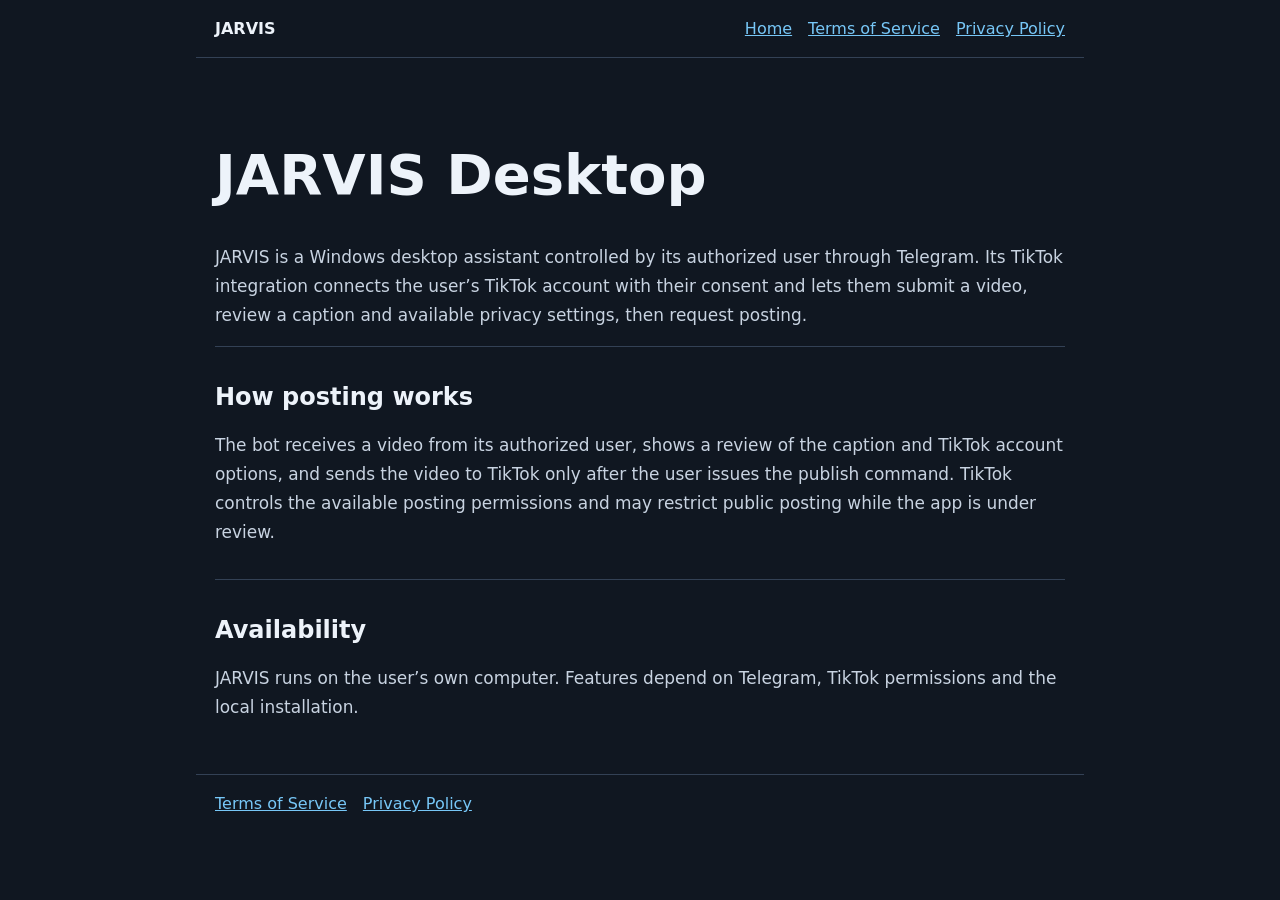
==== index.html @ 71af51db "Add files via upload" ====
<!doctype html><html lang="en"><head><meta charset="utf-8"><meta name="viewport" content="width=device-width,initial-scale=1"><title>JARVIS Desktop</title><link rel="stylesheet" href="/style.css"></head><body><header><strong>JARVIS</strong><nav><a href="/">Home</a><a href="/terms/">Terms of Service</a><a href="/privacy/">Privacy Policy</a></nav></header><main><h1>JARVIS Desktop</h1><p>JARVIS is a Windows desktop assistant controlled by its authorized user through Telegram. Its TikTok integration connects the user’s TikTok account with their consent and lets them submit a video, review a caption and available privacy settings, then request posting.</p><section><h2>How posting works</h2><p>The bot receives a video from its authorized user, shows a review of the caption and TikTok account options, and sends the video to TikTok only after the user issues the publish command. TikTok controls the available posting permissions and may restrict public posting while the app is under review.</p></section><section><h2>Availability</h2><p>JARVIS runs on the user’s own computer. Features depend on Telegram, TikTok permissions and the local installation.</p></section></main><footer><a href="/terms/">Terms of Service</a><a href="/privacy/">Privacy Policy</a></footer></body></html>
---- style.css ----
:root{font-family:system-ui,-apple-system,"Segoe UI",sans-serif;color:#edf3fa;background:#101721}body{margin:0}header,main,footer{max-width:850px;margin:auto;padding:1.2rem}header{display:flex;justify-content:space-between;align-items:center;border-bottom:1px solid #334155}a{color:#77c7f7}nav{display:flex;gap:1rem}main{min-height:65vh;padding-top:3rem}h1{font-size:clamp(2rem,5vw,3.5rem);line-height:1.1}p,li{font-size:1.06rem;line-height:1.7;color:#c8d3e1}section{padding:1rem 0;border-top:1px solid #334155}footer{border-top:1px solid #334155;display:flex;gap:1rem;flex-wrap:wrap}@media(max-width:600px){header{display:block}nav{margin-top:1rem;flex-wrap:wrap}}
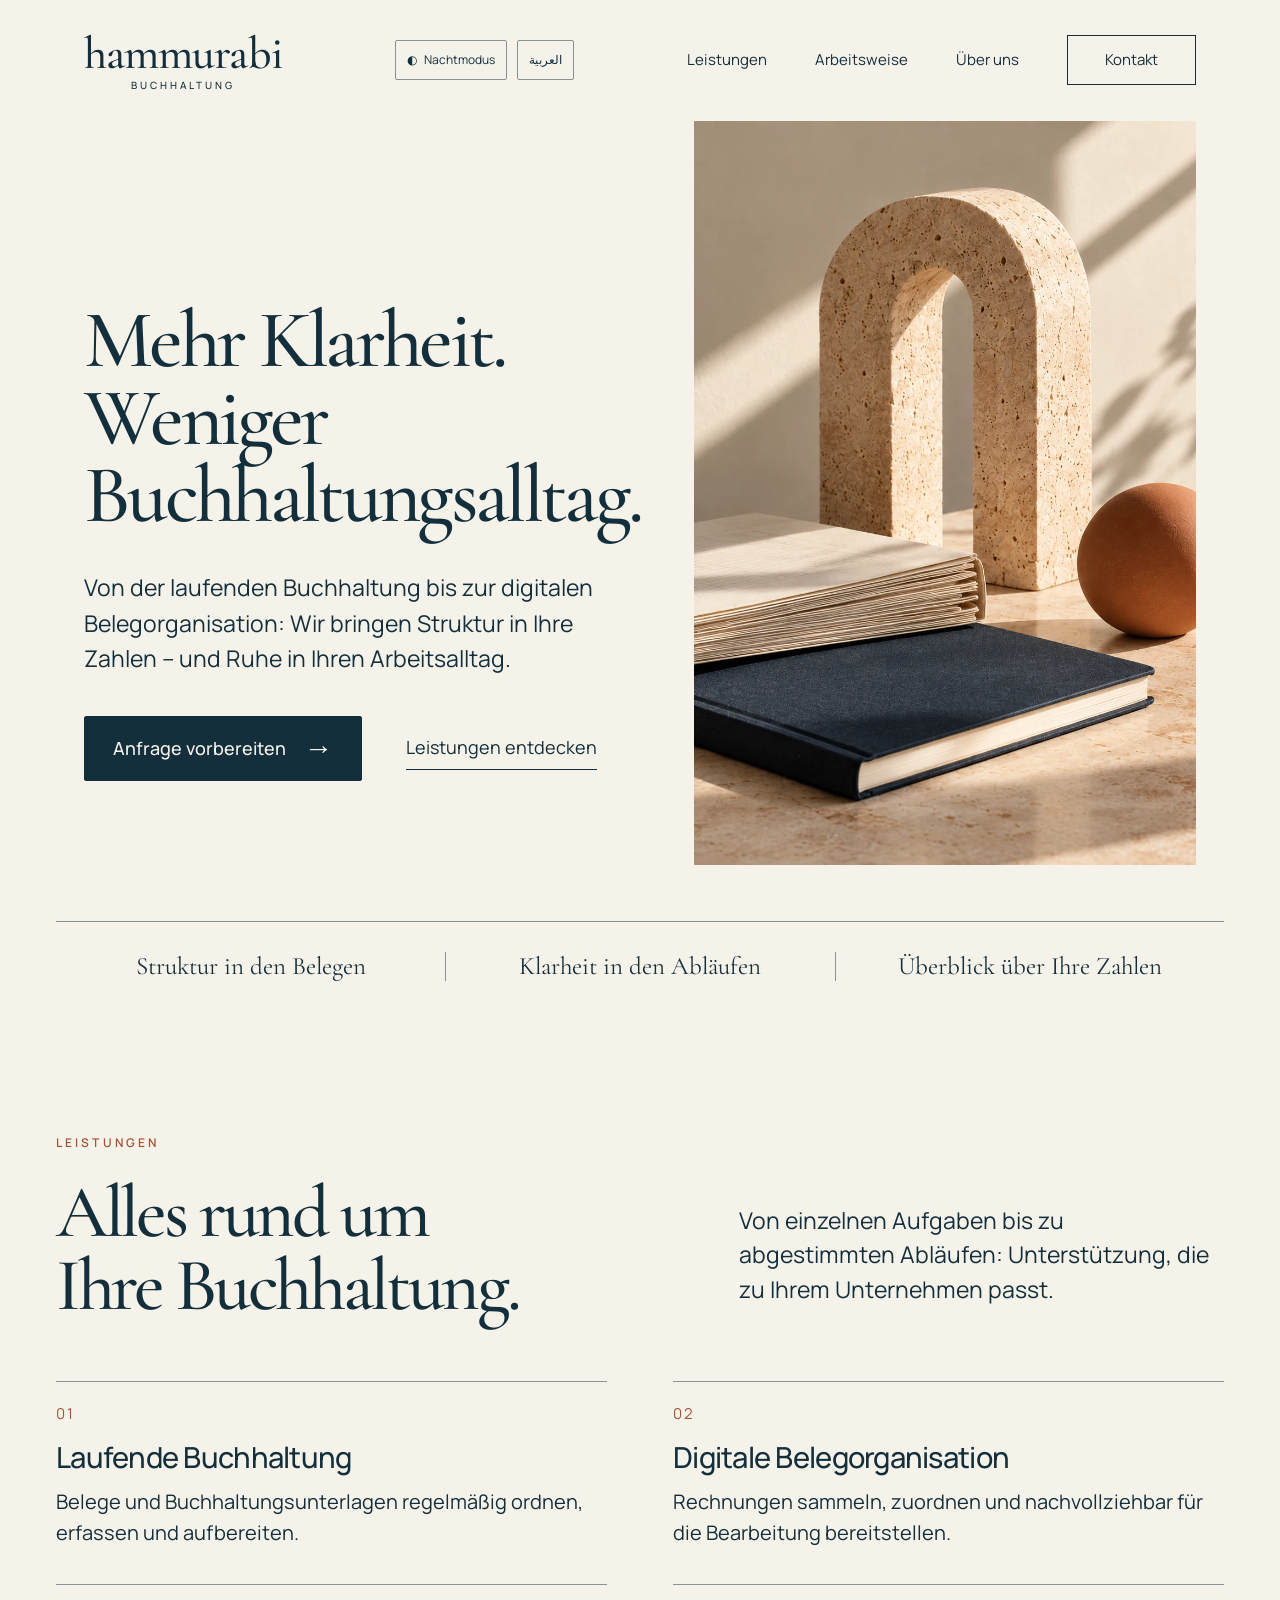
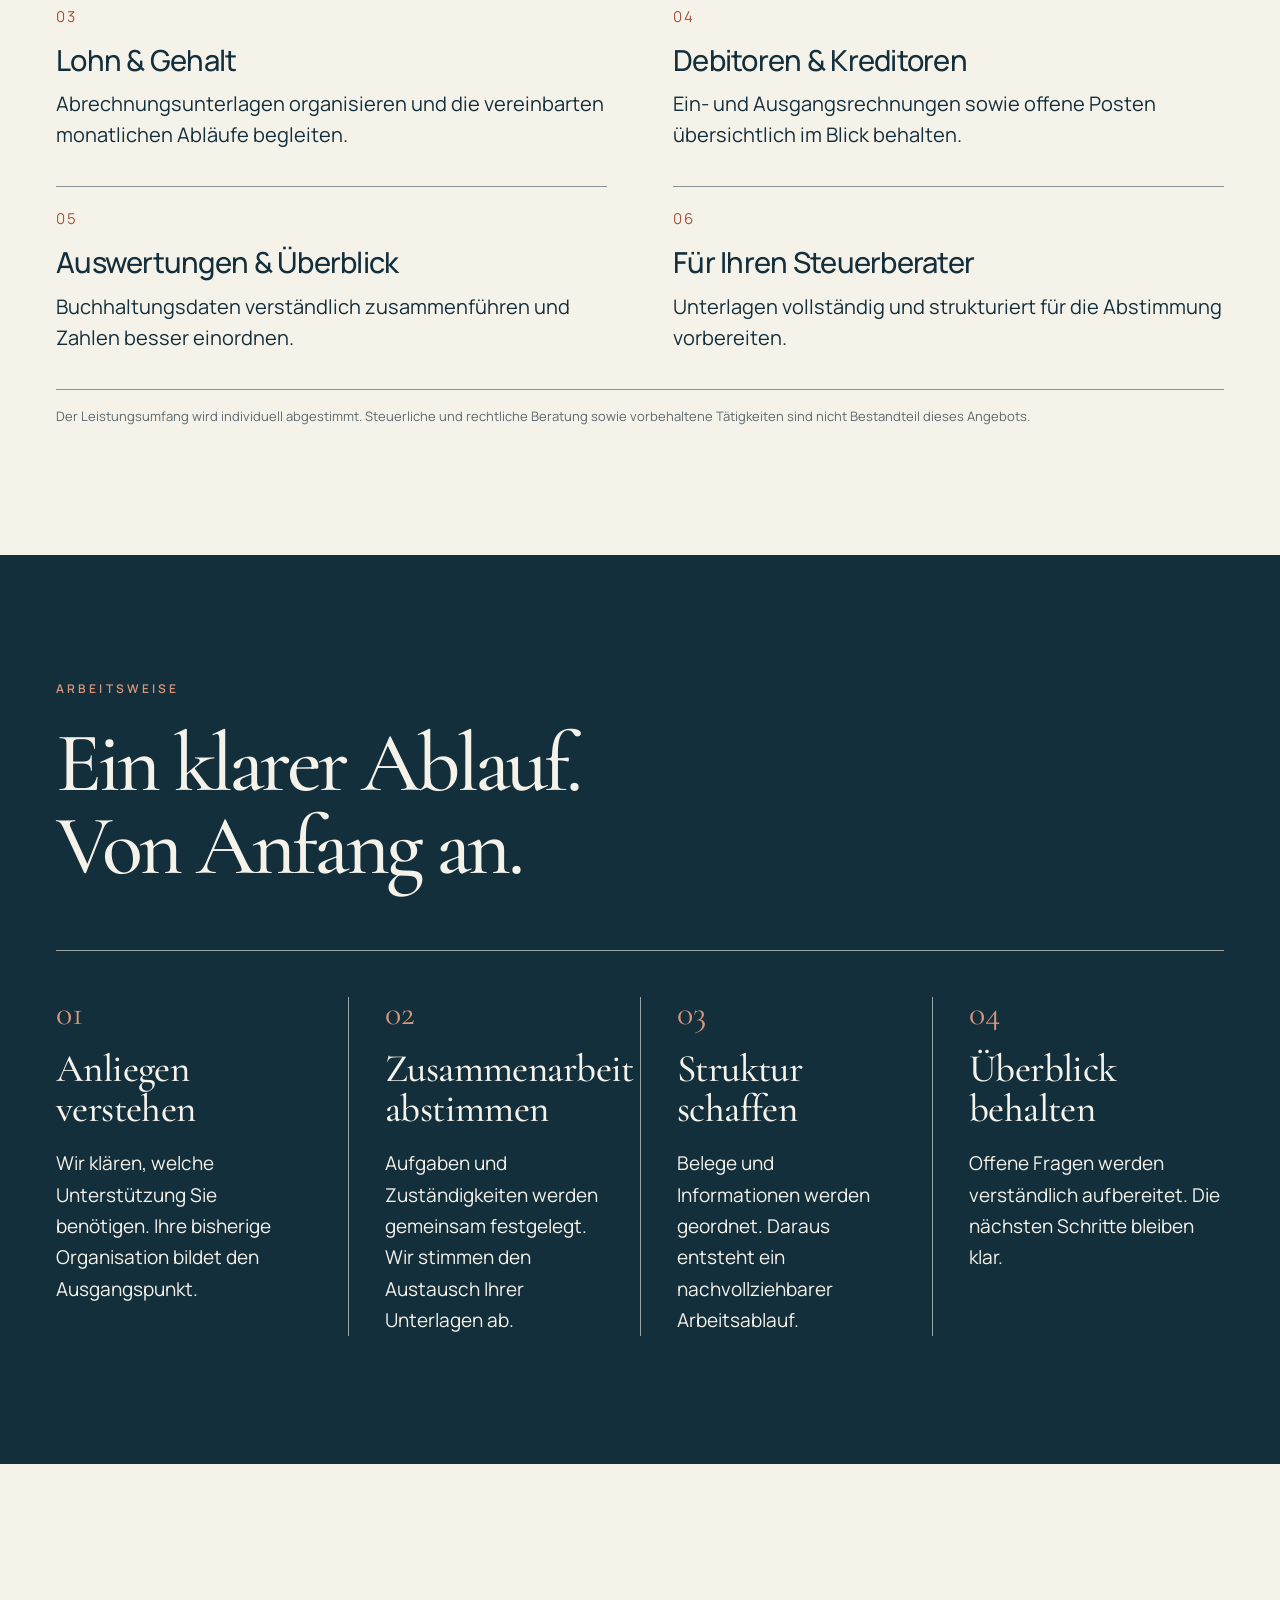
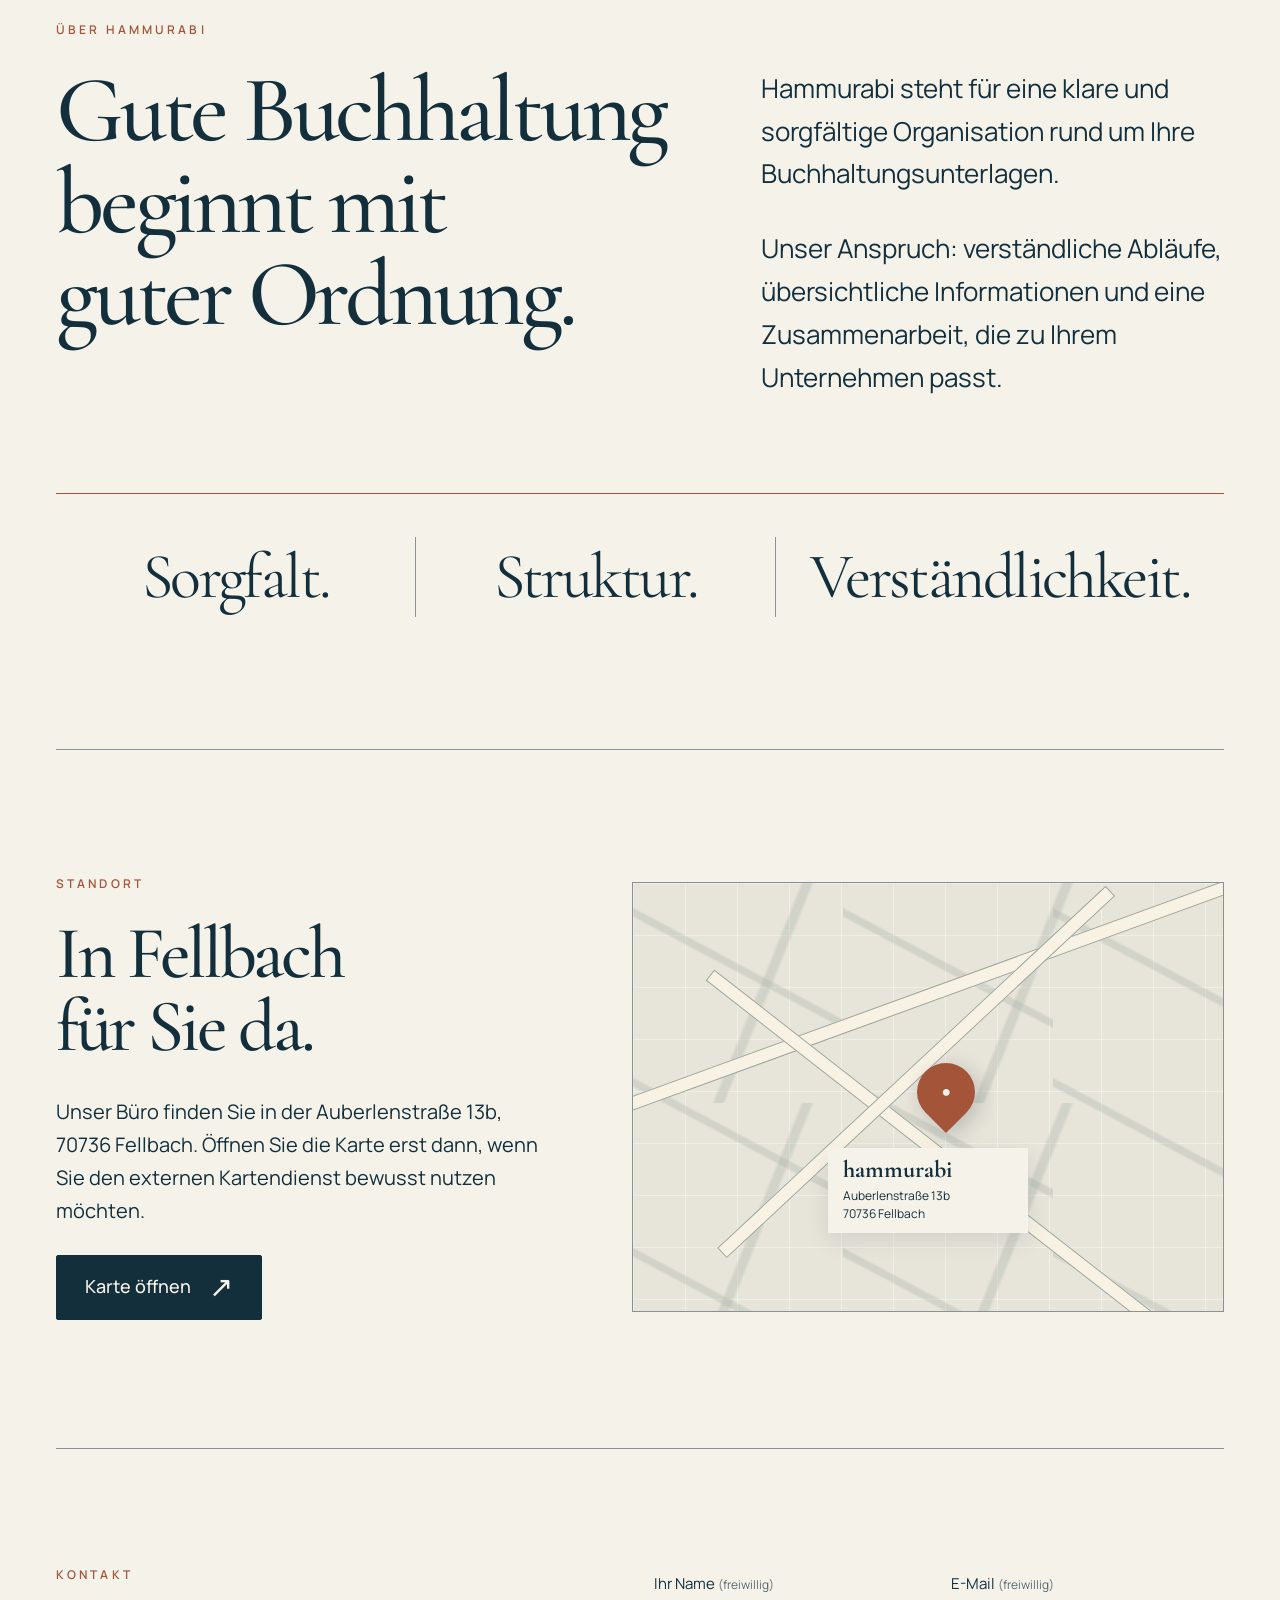
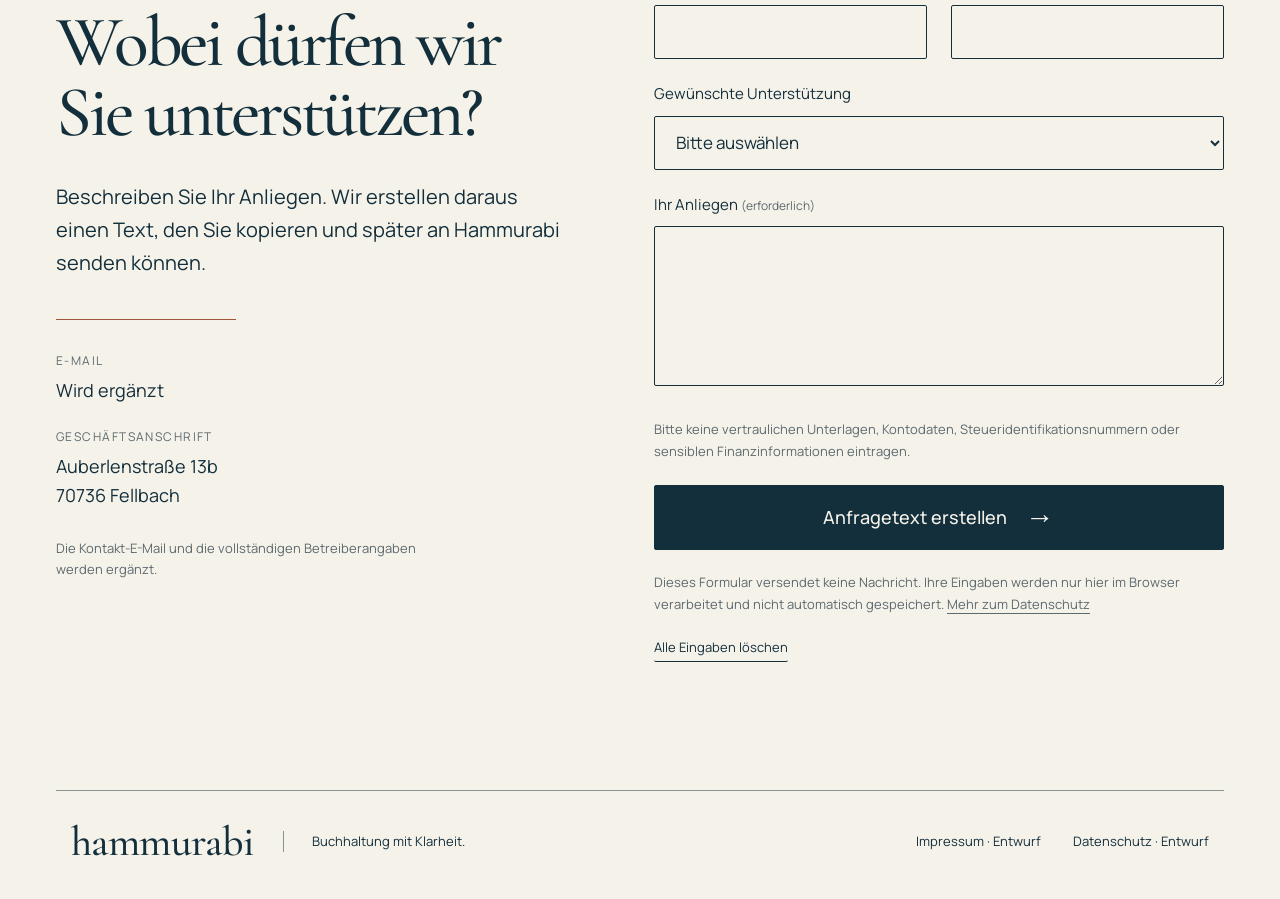
==== commit dc3a78a9: "Publish Hammurabi bookkeeping website" ====
--- a/index.html
+++ b/index.html
@@ -1 +1,91 @@
-<!doctype html><html lang="en"><head><meta charset="utf-8"><meta name="viewport" content="width=device-width,initial-scale=1"><title>JARVIS Desktop</title><link rel="stylesheet" href="/style.css"></head><body><header><strong>JARVIS</strong><nav><a href="/">Home</a><a href="/terms/">Terms of Service</a><a href="/privacy/">Privacy Policy</a></nav></header><main><h1>JARVIS Desktop</h1><p>JARVIS is a Windows desktop assistant controlled by its authorized user through Telegram. Its TikTok integration connects the user’s TikTok account with their consent and lets them submit a video, review a caption and available privacy settings, then request posting.</p><section><h2>How posting works</h2><p>The bot receives a video from its authorized user, shows a review of the caption and TikTok account options, and sends the video to TikTok only after the user issues the publish command. TikTok controls the available posting permissions and may restrict public posting while the app is under review.</p></section><section><h2>Availability</h2><p>JARVIS runs on the user’s own computer. Features depend on Telegram, TikTok permissions and the local installation.</p></section></main><footer><a href="/terms/">Terms of Service</a><a href="/privacy/">Privacy Policy</a></footer></body></html>
+<!doctype html>
+<html lang="de">
+<head>
+  <meta charset="utf-8">
+  <meta name="viewport" content="width=device-width, initial-scale=1">
+  <meta name="description" content="Hammurabi in Fellbach: Unterstützung rund um Buchhaltung, Belegorganisation, Lohnunterlagen und Auswertungen. Bereiten Sie Ihre Anfrage lokal vor.">
+  <meta name="referrer" content="no-referrer">
+  <meta name="robots" content="noindex, nofollow">
+  <meta http-equiv="Content-Security-Policy" content="default-src 'self'; img-src 'self'; font-src 'self'; style-src 'self'; script-src 'self'; connect-src 'none'; form-action 'none'; base-uri 'none'; object-src 'none'">
+  <meta name="theme-color" content="#142f3c">
+  <title>Hammurabi | Buchhaltung mit Klarheit in Fellbach</title>
+  <link rel="icon" href="favicon.svg" type="image/svg+xml">
+  <link rel="preload" href="cormorant.ttf" as="font" type="font/ttf" crossorigin>
+  <link rel="stylesheet" href="styles.css">
+  <script src="app.js" defer></script>
+</head>
+<body>
+  <a class="skip-link" href="#main">Zum Inhalt</a>
+  <header class="site-header container">
+    <a class="wordmark" href="#start" aria-label="Hammurabi – Startseite">hammurabi<small>BUCHHALTUNG</small></a>
+    <div class="header-tools"><button class="theme-toggle" type="button" aria-pressed="false"><span aria-hidden="true">◐</span><span class="theme-label">Nachtmodus</span></button><button class="lang-toggle" type="button" aria-pressed="false">العربية</button><button class="menu-toggle" type="button" aria-controls="main-navigation" aria-expanded="false"><span>Menü</span><span class="menu-lines" aria-hidden="true"></span></button></div>
+    <nav class="navigation" id="main-navigation" aria-label="Hauptnavigation">
+      <a href="#leistungen">Leistungen</a><a href="#arbeitsweise">Arbeitsweise</a><a href="#ueber-uns">Über uns</a><a class="nav-contact" href="#kontakt">Kontakt</a>
+    </nav>
+  </header>
+  <main id="main">
+    <section class="hero container" id="start" aria-labelledby="hero-title">
+      <div class="hero-copy">
+        <h1 id="hero-title">Mehr Klarheit.<br>Weniger<br><span>Buchhaltungsalltag.</span></h1>
+        <p>Von der laufenden Buchhaltung bis zur digitalen Belegorganisation: Wir bringen Struktur in Ihre Zahlen – und Ruhe in Ihren Arbeitsalltag.</p>
+        <div class="hero-actions"><a class="button" href="#kontakt">Anfrage vorbereiten <span class="arrow" aria-hidden="true">→</span></a><a class="text-link" href="#leistungen">Leistungen entdecken</a></div>
+      </div>
+      <figure class="hero-media"><img src="hero.webp" width="1161" height="1355" fetchpriority="high" alt="Ruhiges Stillleben mit geordneten Belegen, einem dunkelblauen Notizbuch und einem hellen Steinbogen."></figure>
+    </section>
+    <div class="promise-strip container" aria-label="Unser Ansatz"><span>Struktur in den Belegen</span><span>Klarheit in den Abläufen</span><span>Überblick über Ihre Zahlen</span></div>
+
+    <section class="services section-space container" id="leistungen" aria-labelledby="services-title">
+      <div class="section-intro"><div><p class="section-label">Leistungen</p><h2 id="services-title">Alles rund um<br>Ihre Buchhaltung.</h2></div><p class="intro-copy">Von einzelnen Aufgaben bis zu abgestimmten Abläufen: Unterstützung, die zu Ihrem Unternehmen passt.</p></div>
+      <div class="service-list">
+        <article><span class="service-number">01</span><h3>Laufende Buchhaltung</h3><p>Belege und Buchhaltungsunterlagen regelmäßig ordnen, erfassen und aufbereiten.</p></article>
+        <article><span class="service-number">02</span><h3>Digitale Belegorganisation</h3><p>Rechnungen sammeln, zuordnen und nachvollziehbar für die Bearbeitung bereitstellen.</p></article>
+        <article><span class="service-number">03</span><h3>Lohn &amp; Gehalt</h3><p>Abrechnungsunterlagen organisieren und die vereinbarten monatlichen Abläufe begleiten.</p></article>
+        <article><span class="service-number">04</span><h3>Debitoren &amp; Kreditoren</h3><p>Ein- und Ausgangsrechnungen sowie offene Posten übersichtlich im Blick behalten.</p></article>
+        <article><span class="service-number">05</span><h3>Auswertungen &amp; Überblick</h3><p>Buchhaltungsdaten verständlich zusammenführen und Zahlen besser einordnen.</p></article>
+        <article><span class="service-number">06</span><h3>Für Ihren Steuerberater</h3><p>Unterlagen vollständig und strukturiert für die Abstimmung vorbereiten.</p></article>
+      </div>
+      <p class="scope-note">Der Leistungsumfang wird individuell abgestimmt. Steuerliche und rechtliche Beratung sowie vorbehaltene Tätigkeiten sind nicht Bestandteil dieses Angebots.</p>
+    </section>
+
+    <section class="process section-space" id="arbeitsweise" aria-labelledby="process-title"><div class="container">
+      <p class="section-label">Arbeitsweise</p><h2 id="process-title">Ein klarer Ablauf.<br>Von Anfang an.</h2>
+      <ol class="process-list">
+        <li><span class="step-number">01</span><h3>Anliegen verstehen</h3><p>Wir klären, welche Unterstützung Sie benötigen. Ihre bisherige Organisation bildet den Ausgangspunkt.</p></li>
+        <li><span class="step-number">02</span><h3>Zusammenarbeit abstimmen</h3><p>Aufgaben und Zuständigkeiten werden gemeinsam festgelegt. Wir stimmen den Austausch Ihrer Unterlagen ab.</p></li>
+        <li><span class="step-number">03</span><h3>Struktur schaffen</h3><p>Belege und Informationen werden geordnet. Daraus entsteht ein nachvollziehbarer Arbeitsablauf.</p></li>
+        <li><span class="step-number">04</span><h3>Überblick behalten</h3><p>Offene Fragen werden verständlich aufbereitet. Die nächsten Schritte bleiben klar.</p></li>
+      </ol>
+    </div></section>
+
+    <section class="about section-space container" id="ueber-uns" aria-labelledby="about-title">
+      <p class="section-label">Über Hammurabi</p>
+      <div class="about-content"><h2 id="about-title">Gute Buchhaltung<br>beginnt mit<br>guter Ordnung.</h2><div class="about-copy"><p>Hammurabi steht für eine klare und sorgfältige Organisation rund um Ihre Buchhaltungsunterlagen.</p><p>Unser Anspruch: verständliche Abläufe, übersichtliche Informationen und eine Zusammenarbeit, die zu Ihrem Unternehmen passt.</p></div></div>
+      <div class="values"><span>Sorgfalt.</span><span>Struktur.</span><span>Verständlichkeit.</span></div>
+    </section>
+
+    <section class="location section-space container" id="standort" aria-labelledby="location-title">
+      <div class="location-copy"><p class="section-label">Standort</p><h2 id="location-title">In Fellbach<br>für Sie da.</h2><p>Unser Büro finden Sie in der Auberlenstraße 13b, 70736 Fellbach. Öffnen Sie die Karte erst dann, wenn Sie den externen Kartendienst bewusst nutzen möchten.</p><a class="button" href="https://www.openstreetmap.org/search?query=Auberlenstra%C3%9Fe%2013b%2C%2070736%20Fellbach" target="_blank" rel="noopener noreferrer">Karte öffnen <span class="arrow" aria-hidden="true">↗</span></a></div>
+      <div class="map-card" role="img" aria-label="Schematische Karte: Hammurabi in Fellbach"><div class="map-grid" aria-hidden="true"></div><span class="map-road road-a" aria-hidden="true"></span><span class="map-road road-b" aria-hidden="true"></span><span class="map-road road-c" aria-hidden="true"></span><span class="map-pin" aria-hidden="true">●</span><div class="map-label"><strong>hammurabi</strong><span>Auberlenstraße 13b<br>70736 Fellbach</span></div></div>
+    </section>
+
+    <section class="contact section-space container" id="kontakt" aria-labelledby="contact-title">
+      <div class="contact-copy"><p class="section-label">Kontakt</p><h2 id="contact-title">Wobei dürfen wir<br>Sie unterstützen?</h2><p>Beschreiben Sie Ihr Anliegen. Wir erstellen daraus einen Text, den Sie kopieren und später an Hammurabi senden können.</p><div class="contact-details"><p><span>E-Mail</span>Wird ergänzt</p><p><span>Geschäftsanschrift</span>Auberlenstraße 13b<br>70736 Fellbach</p></div><p class="contact-draft">Die Kontakt-E-Mail und die vollständigen Betreiberangaben werden ergänzt.</p></div>
+      <div class="contact-workflow">
+        <form id="inquiry-form" novalidate autocomplete="off">
+          <div class="form-row"><div class="field"><label for="name">Ihr Name <span>(freiwillig)</span></label><input id="name" name="name" type="text" maxlength="100" autocomplete="off"></div><div class="field"><label for="email">E-Mail <span>(freiwillig)</span></label><input id="email" name="email" type="email" maxlength="254" autocomplete="off" aria-describedby="email-error"><p class="field-error" id="email-error" hidden></p></div></div>
+          <div class="field"><label for="service">Gewünschte Unterstützung</label><select id="service" name="service"><option value="">Bitte auswählen</option><option>Laufende Buchhaltung</option><option>Digitale Belegorganisation</option><option>Lohn &amp; Gehalt</option><option>Debitoren &amp; Kreditoren</option><option>Auswertungen &amp; Überblick</option><option>Unterlagen für den Steuerberater</option><option>Allgemeines Anliegen</option></select></div>
+          <div class="field"><label for="message">Ihr Anliegen <span>(erforderlich)</span></label><textarea id="message" name="message" rows="5" maxlength="3000" required aria-describedby="message-hint message-error"></textarea><p class="field-error" id="message-error" hidden></p></div>
+          <p class="form-hint" id="message-hint">Bitte keine vertraulichen Unterlagen, Kontodaten, Steueridentifikationsnummern oder sensiblen Finanzinformationen eintragen.</p>
+          <button class="button form-submit" type="submit">Anfragetext erstellen <span class="arrow" aria-hidden="true">→</span></button>
+          <p class="privacy-note">Dieses Formular versendet keine Nachricht. Ihre Eingaben werden nur hier im Browser verarbeitet und nicht automatisch gespeichert. <a href="datenschutz.html">Mehr zum Datenschutz</a></p>
+        </form>
+        <section class="inquiry-result" id="inquiry-result" aria-labelledby="result-title" hidden><p class="section-label">Ihr Entwurf</p><h3 id="result-title" tabindex="-1">Ihr Anfragetext ist bereit.</h3><label class="visually-hidden" for="inquiry-text">Kopierbarer Anfragetext</label><textarea id="inquiry-text" readonly rows="10"></textarea><div class="result-actions"><button class="button" id="copy-button" type="button">Text kopieren <span aria-hidden="true">↗</span></button><button class="text-button" id="edit-button" type="button">Angaben bearbeiten</button></div><p class="privacy-note">Erst „Text kopieren“ legt den Text in Ihre Zwischenablage. Es wird nichts an Hammurabi gesendet.</p></section>
+        <div class="clear-row"><button class="text-button" id="clear-button" type="button">Alle Eingaben löschen</button><span id="form-status" role="status" aria-live="polite"></span></div>
+        <noscript><p class="legal-notice">Zur lokalen Anfragevorbereitung benötigen Sie JavaScript. Es erfolgt kein Versand. Die Leistungen und alle Datenschutzinformationen können Sie ohne JavaScript lesen.</p></noscript>
+      </div>
+    </section>
+  </main>
+  <footer class="site-footer container"><div class="footer-brand"><a class="wordmark" href="#start">hammurabi</a><span>Buchhaltung mit Klarheit.</span></div><nav aria-label="Rechtliche Hinweise"><a href="impressum.html">Impressum · Entwurf</a><a href="datenschutz.html">Datenschutz · Entwurf</a></nav></footer>
+</body>
+</html>
+
--- a/styles.css
+++ b/styles.css
@@ -0,0 +1,12 @@
+@font-face{font-family:Cormorant;src:url('./cormorant.ttf') format('truetype');font-weight:300 700;font-style:normal;font-display:swap}
+@font-face{font-family:Manrope;src:url('./manrope.ttf') format('truetype');font-weight:200 800;font-style:normal;font-display:swap}
+:root{--sand:#f5f2ea;--ink:#142f3c;--clay:#a45438;--muted:#5c696e;--rule:#899193;--serif:Cormorant,Georgia,serif;--sans:Manrope,Arial,sans-serif}
+*{box-sizing:border-box}html{scroll-behavior:smooth;scroll-padding-top:36px}body{margin:0;background:var(--sand);color:var(--ink);font-family:var(--sans);font-size:18px;line-height:1.6}a{color:inherit;text-decoration:none}button,input,select,textarea{font:inherit;color:inherit}button,a,input,select,textarea{-webkit-tap-highlight-color:transparent}button{cursor:pointer}button:disabled{cursor:wait}a:focus-visible,button:focus-visible,input:focus-visible,select:focus-visible,textarea:focus-visible,[tabindex]:focus-visible{outline:3px solid var(--clay);outline-offset:5px}button,input,select,textarea{border-radius:2px}img{display:block;max-width:100%}figure,p,h1,h2,h3{margin:0}h1,h2{font-family:var(--serif);font-weight:500;letter-spacing:-.045em;line-height:.98}h2{font-size:clamp(48px,5.8vw,88px)}h3{line-height:1.3;font-weight:500}p{max-width:70ch}[hidden]{display:none!important}.container{width:calc(100% - 112px);max-width:1424px;margin-inline:auto}.site-header{height:120px;display:flex;align-items:center;justify-content:space-between;padding-inline:28px}.wordmark{font-family:var(--serif);font-weight:500;font-size:46px;letter-spacing:-.02em;line-height:1;display:inline-flex;flex-direction:column;align-items:center}.wordmark small{font-family:var(--sans);font-weight:500;font-size:10px;letter-spacing:.3em;margin-top:4px}.navigation{display:flex;align-items:center;gap:48px;font-size:15px}.navigation a{transition:color .18s}.navigation a:hover,.text-link:hover,.text-button:hover,.site-footer a:hover{color:var(--clay)}.nav-contact{padding:12px 37px;border:1px solid var(--ink)}.menu-toggle{display:none}.hero{display:grid;grid-template-columns:1fr 1fr;gap:54px;padding-top:1px;padding-inline:28px;align-items:center}.hero-copy{padding-top:97px}.hero h1{font-size:clamp(60px,6.38vw,98px);line-height:.95}.hero h1 span{white-space:nowrap;font-size:1em}.hero-copy>p{font-size:23px;line-height:1.55;margin-top:35px;max-width:590px}.hero-media{height:744px;min-width:0;overflow:hidden}.hero-media img{width:100%;height:100%;object-fit:cover}.hero-actions{display:flex;align-items:center;gap:44px;margin-top:39px;font-size:18px}.button{background:var(--ink);color:var(--sand);border:1px solid var(--ink);padding:17px 28px;display:inline-flex;align-items:center;justify-content:center;gap:18px;min-height:58px;font-size:18px;font-weight:500;line-height:1.3;border-radius:2px;transition:background .18s,color .18s}.button:hover{background:#294754;color:#fff}.arrow{font-family:Arial,sans-serif;font-size:29px;font-weight:300;line-height:1}.text-link{border-bottom:1px solid currentColor;padding-block:7px;white-space:nowrap;font-size:18px}.promise-strip{border-top:1px solid var(--rule);margin-top:56px;padding:30px 0 28px;display:grid;grid-template-columns:repeat(3,1fr);text-align:center;font-family:var(--serif);font-size:25px;line-height:1.15}.promise-strip span+span{border-left:1px solid var(--rule)}.section-space{padding-top:124px;padding-bottom:128px}.section-label{text-transform:uppercase;letter-spacing:.26em;font-size:12px;font-weight:600;color:var(--clay);margin-bottom:24px}.section-intro{display:grid;grid-template-columns:1.2fr 1fr;gap:100px;align-items:end;margin-bottom:60px}.intro-copy{font-size:23px;line-height:1.5;padding-bottom:15px}.service-list{display:grid;grid-template-columns:1fr 1fr;column-gap:66px}.service-list article{border-top:1px solid var(--rule);padding:16px 0 36px;min-width:0}.service-number{font-size:15px;color:var(--clay);letter-spacing:.1em}.service-list h3{font-size:29px;margin:12px 0 9px;letter-spacing:-.025em}.service-list p{font-size:20px;line-height:1.55}.scope-note{border-top:1px solid var(--rule);padding-top:15px;font-size:13px;line-height:1.7;color:var(--muted);max-width:none}.process{background:var(--ink);color:var(--sand)}.process .section-label,.step-number{color:#d8977b}.process h2{font-size:clamp(52px,6.6vw,100px)}.process-list{margin:62px 0 0;padding:46px 0 0;list-style:none;border-top:1px solid #98a6a7;display:grid;grid-template-columns:repeat(4,1fr)}.process-list li{padding:0 36px;min-width:0}.process-list li:first-child{padding-left:0}.process-list li:last-child{padding-right:0}.process-list li+li{border-left:1px solid #98a6a7}.step-number{font-family:var(--serif);font-size:34px;line-height:1}.process-list h3{font-family:var(--serif);font-size:39px;line-height:1.05;margin:17px 0 18px;letter-spacing:-.015em}.process-list p{font-size:19px;line-height:1.65}.about{padding-top:156px;padding-bottom:132px}.about-content{display:grid;grid-template-columns:1.35fr 1fr;gap:80px;align-items:start}.about h2{font-size:clamp(55px,7.35vw,112px)}.about-copy{font-size:26px;line-height:1.65;padding-top:3px}.about-copy p+p{margin-top:32px}.values{display:grid;grid-template-columns:1fr 1fr 1.25fr;border-top:1px solid var(--clay);margin-top:94px;padding-top:43px;font-family:var(--serif);font-size:clamp(40px,5vw,76px);line-height:1.25;letter-spacing:-.04em;text-align:center}.values span+span{border-left:1px solid var(--rule)}.contact{border-top:1px solid var(--rule);display:grid;grid-template-columns:.94fr 1.06fr;gap:92px;align-items:start;padding-top:116px}.contact h2{font-size:clamp(52px,5.6vw,85px)}.contact-copy>p:not(.section-label){font-size:20px;line-height:1.65;margin-top:32px}.contact-details{margin-top:40px;padding-top:32px;position:relative}.contact-details:before{content:'';position:absolute;width:180px;height:1px;background:var(--clay);top:0;left:0}.contact-details p+p{margin-top:22px}.contact-details span{display:block;font-size:12px;text-transform:uppercase;letter-spacing:.12em;color:var(--muted);margin-bottom:6px}.contact-copy p.contact-draft{font-size:13px;line-height:1.6;max-width:380px;color:var(--muted);margin-top:28px}.contact-workflow{padding-top:8px;min-width:0}.form-row{display:grid;grid-template-columns:1fr 1fr;gap:24px}.field{margin-bottom:24px}.field label{display:block;font-size:15px;line-height:1.5;margin-bottom:10px}.field label span{color:var(--muted);font-size:12px}input,select,textarea{width:100%;background:transparent;border:1px solid var(--ink);padding:13px 17px;min-height:54px;font-size:17px;line-height:1.5}textarea{resize:vertical;min-height:160px}input[aria-invalid=true],textarea[aria-invalid=true]{border:2px solid var(--clay)}select{padding-right:30px}.form-hint,.privacy-note{font-size:13px;line-height:1.7;color:var(--muted);margin-top:8px}.privacy-note a{border-bottom:1px solid currentColor}.form-submit{width:100%;margin-top:23px;margin-bottom:13px}.field-error{font-size:13px;color:#963d25;margin-top:6px}.clear-row{display:flex;align-items:flex-start;justify-content:space-between;gap:20px;margin-top:23px;font-size:13px}.text-button{border:0;background:none;padding:0 0 3px;border-bottom:1px solid currentColor;line-height:1.5;font-size:15px}.clear-row .text-button{font-size:13px}.clear-row>span{color:var(--muted);font-size:12px;text-align:right}.inquiry-result h3{font-family:var(--serif);font-size:40px;margin-bottom:24px;line-height:1.1}.inquiry-result textarea{font-size:15px;min-height:300px}.result-actions{display:flex;align-items:center;gap:24px;margin-top:20px}.site-footer{border-top:1px solid var(--rule);padding:30px 15px 36px;display:flex;align-items:center;justify-content:space-between;gap:30px}.footer-brand{display:flex;gap:30px;align-items:center}.footer-brand .wordmark{font-size:42px}.footer-brand>span{border-left:1px solid var(--rule);padding-left:28px;font-size:13px}.site-footer nav{display:flex;gap:32px;font-size:13px}.skip-link{position:absolute;top:-80px;left:20px;background:var(--ink);color:var(--sand);padding:10px 20px;z-index:20}.skip-link:focus{top:12px}.visually-hidden{position:absolute!important;width:1px;height:1px;padding:0;margin:-1px;overflow:hidden;clip:rect(0,0,0,0);white-space:nowrap;border:0}.legal-header{max-width:1424px;margin:auto;padding:35px 56px;display:flex;justify-content:space-between;align-items:center;gap:30px;border-bottom:1px solid var(--rule)}.legal-main{width:calc(100% - 64px);max-width:900px;margin:auto;padding:80px 0 96px}.legal-main h1{font-size:72px;margin-bottom:24px}.legal-main h2{font-size:36px;line-height:1.15;margin:38px 0 15px;letter-spacing:-.025em}.legal-main h3{font-size:22px;margin:24px 0 10px}.legal-main p+p{margin-top:15px}.legal-main a:not(.button){text-decoration:underline;text-underline-offset:4px;overflow-wrap:anywhere}.legal-notice{border-left:3px solid var(--clay);padding:20px 24px;background:#eee7dc;margin:28px 0;font-size:16px}.legal-section{margin-top:40px}.legal-main li{margin:8px 0}.legal-footer{border-top:1px solid var(--rule);padding:30px;display:flex;justify-content:center;gap:30px;font-size:14px}.legal-main dl{margin:20px 0}.legal-main dt{font-weight:600;margin-top:15px}.legal-main dd{margin:3px 0 0}.legal-main .section-label{margin-bottom:20px}
+.legal-main .text-link{white-space:normal;font-size:inherit;border:0;padding:0}.legal-footer nav{display:flex;gap:22px;flex-wrap:wrap;justify-content:center}.legal-footer .text-link{font-size:inherit;white-space:normal}
+@media(min-width:1600px){.hero h1{font-size:100px}}
+@media(max-width:1250px){.container{width:calc(100% - 80px)}.site-header{padding-inline:0;height:105px}.hero{padding-inline:0;gap:35px}.hero h1{font-size:clamp(54px,6vw,78px)}.hero-copy{padding-top:35px}.hero-copy>p{font-size:18px;margin-top:28px}.hero-media{height:640px}.hero-actions{gap:25px;flex-wrap:wrap;margin-top:30px}.button,.text-link{font-size:16px}.navigation{gap:34px}.section-space{padding-block:100px}.service-list h3{font-size:25px}.section-intro{gap:70px}.about-content{gap:60px}.about-copy{font-size:21px}.process-list li{padding-inline:25px}.process-list h3{font-size:31px}.process-list p{font-size:17px}.contact{gap:55px}.contact h2{font-size:62px}.contact-copy>p:not(.section-label){font-size:18px}}
+@media(max-width:900px){.container{width:calc(100% - 48px)}.wordmark{font-size:38px}.navigation{gap:24px;font-size:14px}.nav-contact{padding:10px 24px}.hero{gap:28px}.hero h1{font-size:53px}.hero h1 span{white-space:normal}.hero-media{height:590px}.hero-copy{padding-top:0}.hero-copy>p{font-size:17px}.hero-actions{gap:16px;margin-top:28px}.hero-actions .button{padding:15px 18px}.promise-strip{font-size:21px;margin-top:40px}.section-space{padding-block:80px}.section-intro{gap:40px;margin-bottom:42px}.intro-copy{font-size:18px}.service-list{column-gap:35px}.service-list h3{font-size:23px}.service-list p{font-size:17px}.process-list{grid-template-columns:1fr 1fr;row-gap:40px}.process-list li:nth-child(3){border-left:0;padding-left:0}.process-list h3{font-size:32px}.about-content{gap:40px}.about h2{font-size:62px}.about-copy{font-size:18px}.values{margin-top:60px;font-size:43px;padding-top:32px}.contact{grid-template-columns:1fr;gap:45px}.contact-copy{display:grid;grid-template-columns:1fr 1fr;gap:20px 40px}.contact-copy .section-label{grid-column:1/-1;margin-bottom:0}.contact-copy h2{grid-row:2/4}.contact-copy>p:not(.section-label){margin-top:0}.contact-details{grid-column:2;margin-top:12px;padding-top:24px}.contact-draft{grid-column:2}.contact-workflow{max-width:none}.footer-brand>span{display:none}.site-footer{padding-inline:0}.site-footer nav{gap:20px}}
+@media(max-width:640px){body{font-size:16px}.container{width:calc(100% - 40px)}.site-header{height:96px;position:relative;z-index:5}.wordmark{font-size:36px}.wordmark small{font-size:8px}.menu-toggle{display:flex;align-items:center;gap:12px;background:none;border:1px solid var(--ink);min-height:44px;padding:8px 12px;font-size:13px}.menu-lines{width:17px;height:10px;border-top:1px solid currentColor;border-bottom:1px solid currentColor;position:relative}.menu-lines:after{content:'';position:absolute;height:1px;background:currentColor;left:0;right:0;top:4px}.navigation{display:none;position:absolute;top:82px;left:0;right:0;background:var(--sand);border:1px solid var(--rule);box-shadow:0 15px 30px #142f3c12;padding:18px;gap:6px;flex-direction:column;align-items:stretch;font-size:16px}.navigation[data-open=true]{display:flex}.navigation a{padding:11px 15px;min-height:44px}.navigation .nav-contact{margin-top:7px;text-align:center}.hero{grid-template-columns:1fr;gap:32px;padding-top:32px}.hero h1{font-size:clamp(44px,10.4vw,65px);line-height:.97;letter-spacing:-.04em}.hero h1 span{font-size:.84em;white-space:nowrap}.hero-copy>p{font-size:17px;margin-top:25px;line-height:1.65}.hero-actions{margin-top:26px;gap:16px;flex-wrap:wrap}.hero-actions .button{padding:15px 19px;min-height:54px}.hero-actions .text-link{font-size:14px;padding-block:8px}.hero-media{height:auto;aspect-ratio:1.05}.hero-media img{object-position:center 53%}.promise-strip{margin-top:30px;grid-template-columns:1fr;text-align:left;font-size:22px;padding:0}.promise-strip span{padding:17px 0}.promise-strip span+span{border-left:0;border-top:1px solid #89919366}.section-space{padding-block:70px}.section-label{font-size:10px;letter-spacing:.23em;margin-bottom:21px}h2{font-size:49px}.section-intro{grid-template-columns:1fr;gap:24px;margin-bottom:37px}.intro-copy{font-size:17px;padding:0}.service-list{grid-template-columns:1fr}.service-list article{padding:15px 0 28px}.service-number{font-size:13px}.service-list h3{font-size:22px;margin-top:10px}.service-list p{font-size:16px}.scope-note{font-size:12px;line-height:1.7}.process h2{font-size:52px}.process-list{grid-template-columns:1fr;margin-top:35px;padding-top:0;row-gap:0}.process-list li{padding:24px 0!important;border-left:0!important;border-bottom:1px solid #98a6a766;display:grid;grid-template-columns:44px 1fr;column-gap:12px}.step-number{grid-row:1/3;font-size:30px;padding-top:3px}.process-list h3{font-size:30px;margin:0 0 12px}.process-list p{font-size:16px;grid-column:2}.about-content{grid-template-columns:1fr;gap:30px}.about h2{font-size:54px}.about-copy{font-size:18px}.about-copy p+p{margin-top:22px}.values{grid-template-columns:1fr;text-align:left;font-size:46px;margin-top:40px;padding-top:12px}.values span{padding:12px 0}.values span+span{border-left:0;border-top:1px solid #89919366}.contact{gap:36px}.contact-copy{display:block}.contact h2{font-size:49px}.contact-copy>p:not(.section-label){margin-top:24px;font-size:17px}.contact-details{margin-top:28px}.contact-details p{font-size:16px}.contact-copy p.contact-draft{font-size:12px;margin-top:22px}.form-row{grid-template-columns:1fr;gap:0}.field{margin-bottom:20px}.field label{font-size:14px}input,select,textarea{font-size:16px}.form-hint,.privacy-note{font-size:12px}.button{font-size:16px;padding:16px 20px}.result-actions{gap:20px;flex-wrap:wrap}.clear-row{flex-wrap:wrap}.clear-row>span{text-align:left}.site-footer{flex-direction:column;align-items:flex-start;gap:23px;padding:28px 0}.footer-brand .wordmark{font-size:36px}.site-footer nav{font-size:12px;gap:20px;flex-wrap:wrap}.legal-header{padding:26px 20px;gap:20px}.legal-header .text-link{font-size:13px;white-space:normal}.legal-main{width:calc(100% - 40px);padding-block:50px}.legal-main h1{font-size:52px;overflow-wrap:anywhere}.legal-main h2{font-size:32px}.legal-main h3{font-size:20px}.legal-notice{padding:16px 18px;font-size:14px}.legal-footer{padding:25px 20px;font-size:12px;gap:20px;flex-wrap:wrap}}
+@media(prefers-reduced-motion:reduce){html{scroll-behavior:auto}*{transition:none!important}}
+.header-tools{display:flex;align-items:center;gap:10px}.theme-toggle,.lang-toggle{background:transparent;border:1px solid var(--rule);min-height:40px;padding:7px 11px;font-size:12px}.theme-toggle{display:inline-flex;align-items:center;gap:7px}.location{border-top:1px solid var(--rule);display:grid;grid-template-columns:.9fr 1.1fr;gap:92px;align-items:center}.location-copy>p:not(.section-label){font-size:20px;line-height:1.65;margin-top:32px}.location-copy .button{margin-top:28px}.map-card{min-height:430px;position:relative;overflow:hidden;background:#e7e4d9;border:1px solid var(--rule);isolation:isolate}.map-grid{position:absolute;inset:0;background-image:linear-gradient(28deg,transparent 48%,#9aa59d55 49%,#9aa59d55 51%,transparent 52%),linear-gradient(112deg,transparent 48%,#9aa59d55 49%,#9aa59d55 51%,transparent 52%),linear-gradient(#ffffff77 1px,transparent 1px),linear-gradient(90deg,#ffffff77 1px,transparent 1px);background-size:210px 170px,260px 220px,52px 52px,52px 52px;opacity:.8}.map-road{position:absolute;height:14px;background:#f8f2e5;border:1px solid #9ca59e;transform-origin:left center}.road-a{width:125%;left:-12%;top:56%;transform:rotate(-20deg)}.road-b{width:100%;left:13%;top:20%;transform:rotate(38deg)}.road-c{width:90%;left:15%;top:85%;transform:rotate(-43deg)}.map-pin{position:absolute;left:53%;top:49%;translate:-50% -50%;width:58px;height:58px;border-radius:50% 50% 50% 0;background:var(--clay);color:var(--sand);display:grid;place-items:center;rotate:-45deg;font-size:16px;box-shadow:0 7px 20px #142f3c35}.map-label{position:absolute;left:50%;top:62%;translate:-50% 0;background:var(--sand);color:var(--ink);padding:10px 15px;min-width:200px;box-shadow:0 8px 22px #142f3c18}.map-label strong{display:block;font-family:var(--serif);font-size:24px;line-height:1}.map-label span{display:block;font-size:12px;line-height:1.5;margin-top:5px}html[data-theme=dark]{--sand:#142f3c;--ink:#f5f2ea;--clay:#e0a087;--muted:#bdc8c7;--rule:#64767a;--panel:#203f4b}html[data-theme=dark] .hero-media{filter:saturate(.85) brightness(.82)}html[data-theme=dark] .map-card{background:#193743}@media(max-width:900px){.header-tools{gap:7px}.theme-label{display:none}.location{gap:50px}.map-card{min-height:360px}}@media(max-width:640px){.header-tools{gap:5px}.lang-toggle{font-size:11px;padding-inline:7px}.location{grid-template-columns:1fr;gap:35px}.location-copy>p:not(.section-label){font-size:17px}.map-card{min-height:300px}}
+
